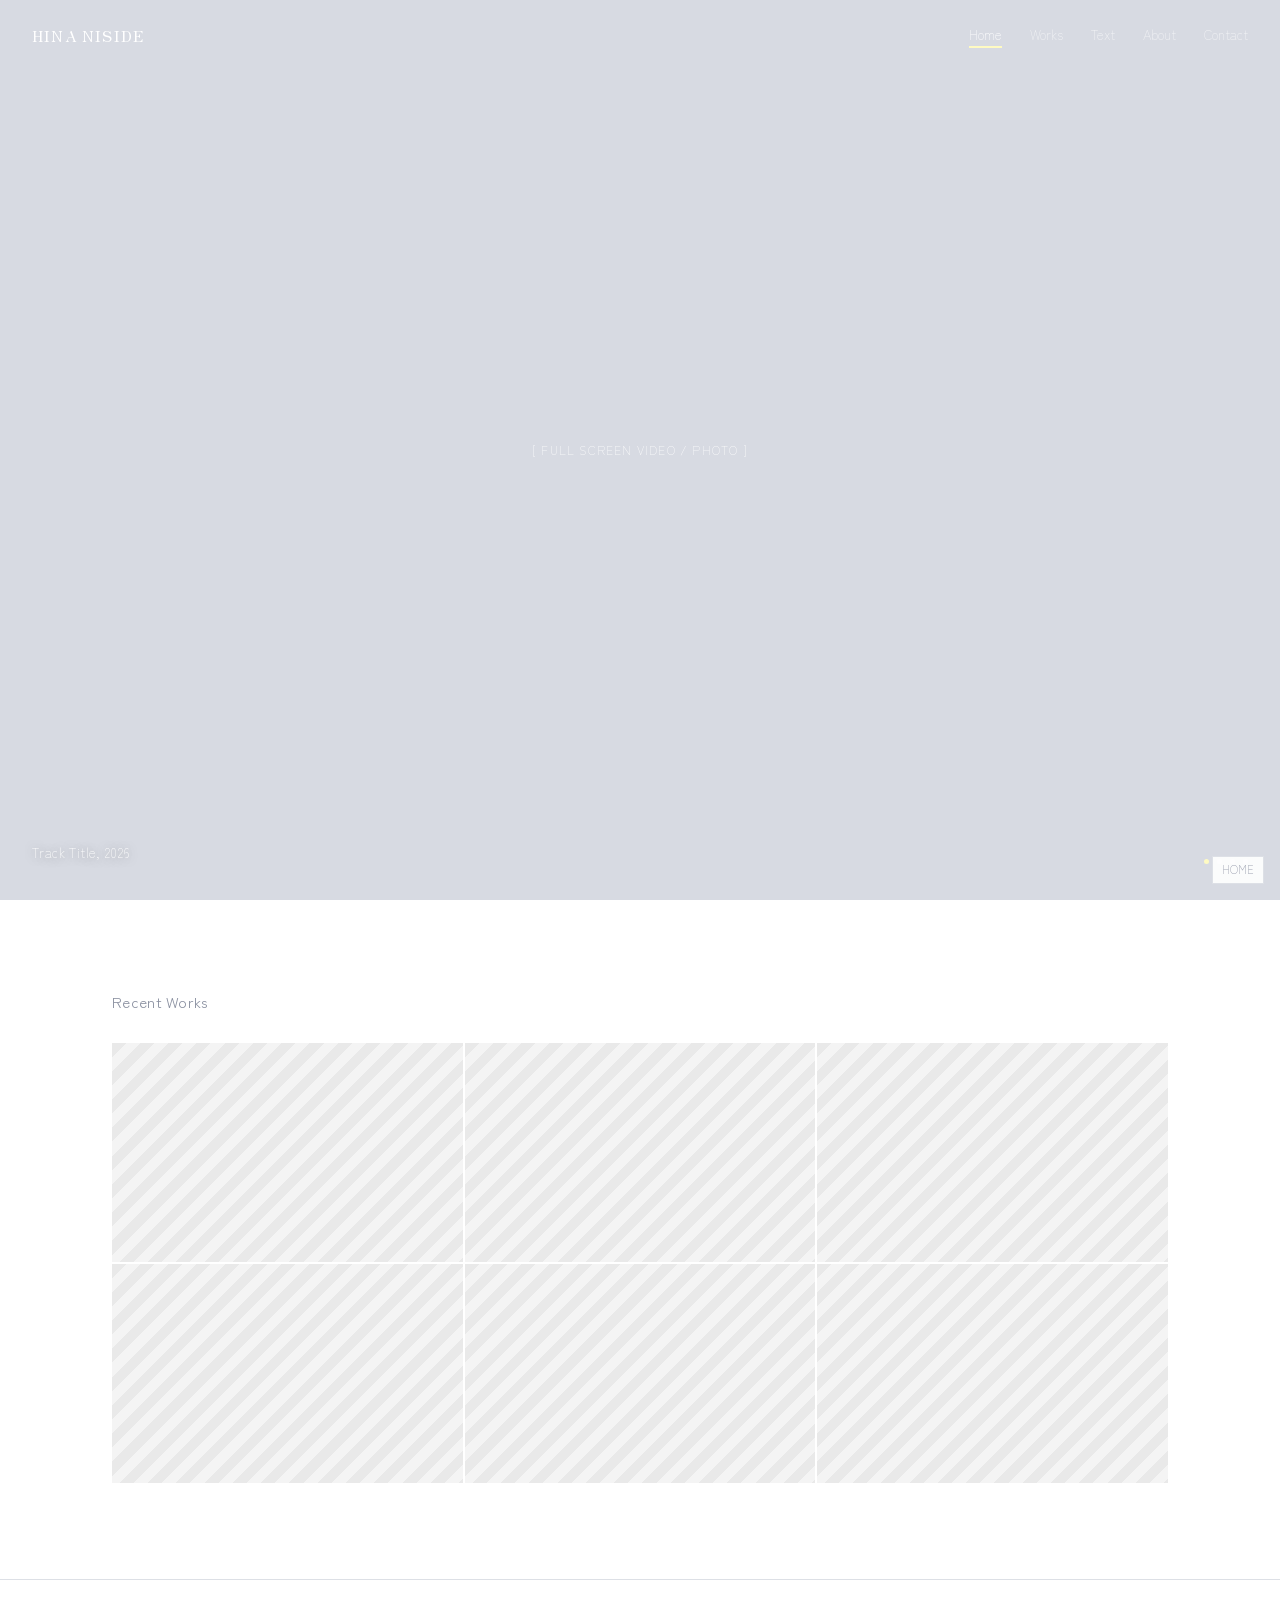
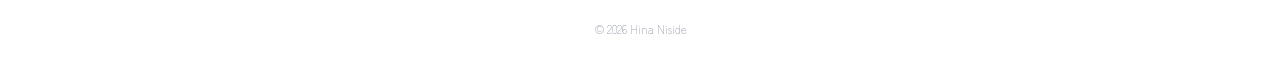
==== index.html @ 2008dc6f "0912" ====
<!DOCTYPE html>
<html lang="ja">
<head>
<meta charset="UTF-8">
<meta name="viewport" content="width=device-width, initial-scale=1">
<title>Home — Hina Niside</title>
<link rel="icon" href="./img/favicon_3.jpg" type="image/x-icon">
<link rel="preconnect" href="https://fonts.googleapis.com">
<link rel="preconnect" href="https://fonts.gstatic.com" crossorigin>
<link href="https://fonts.googleapis.com/css2?family=Zen+Old+Mincho:wght@400;500&family=Zen+Kaku+Gothic+New:wght@300;400;500&display=swap" rel="stylesheet">
<style>
  :root{
    --ink:#42495c; --paper:#ffffff; --line:#dde0e6; --muted:#8a90a0; --note:#b9761f;
    --accent:#fefac2;
    --ph:repeating-linear-gradient(135deg,#e9e9e9,#e9e9e9 10px,#f4f4f4 10px,#f4f4f4 20px);
  }
  * {
    box-sizing:border-box;
    margin:0;
    padding:0;
  }

  body {
    background:var(--paper);
    color:var(--ink);
    font-family:'Zen Kaku Gothic New',sans-serif;
    font-weight:300;
    line-height:1.8;
  }

  .serif {
    font-family:'Zen Old Mincho', serif;
    font-weight:500;
  }

  a {
    /* color:inherit; */
    color: #fff;
  }
  
  .note {
    display:inline-block;
    font-size:12px;
    color:var(--note);
    border:1px dashed var(--note);
    padding:3px 10px;
    margin:18px 32px 0;
    background:#fffaf2;
  }

  .pagetag {
    position:fixed;
    bottom:16px;
    right:16px;
    font-size:11px;
    color:var(--muted);
    border:1px solid var(--line);
    padding:3px 9px;
    background:rgba(255,255,255,.9);
    z-index:30;
  }

  header {
    position:fixed;
    top:0; left:0; right:0;
    z-index:20;
    display:flex;
    align-items:center;
    justify-content:space-between;
    padding:22px 32px;
    /* mix-blend-mode:difference; */
    color:#fff;
  }
  header .logo{font-size:15px; letter-spacing:.08em; text-decoration:none;}
  header nav{display:flex; gap:28px; font-size:13px;}
  header nav a{text-decoration:none; opacity:.7;}
  header nav a.active{opacity:1; border-bottom:2px solid var(--accent);}
  header nav a:hover{opacity:1; border-bottom:2px solid var(--accent);}

  .wrap{max-width:1120px; margin:0 auto; padding:0 32px;}

  footer {
    padding:40px 32px;
    text-align:center;
    font-size:11px;
    color:var(--muted);
    border-top:1px solid var(--line);
  }

  @media (max-width:760px){ header nav{gap:16px; font-size:11px;} }

  /* HERO SLIDESHOW : full-screen, auto-transitioning */
  #hero {
    position:relative;
    height:100vh;
    min-height:640px;
    overflow:hidden;
    background:var(--ink);
  }

  #hero .slide {
    position:absolute;
    inset:0;
    /* 빗금무늬 */
    /* background:var(--ph); */
    /* background-image: url(...) */
    background-color: #d7dae2;
    opacity:0;
    transition:opacity 1.4s ease;
  }

  #hero .slide.on {
    opacity:1;
  }

  #hero .slide:nth-child(2) {
    filter:brightness(.9) hue-rotate(8deg);
  }
  
  #hero .slide:nth-child(3) { 
    filter:brightness(.96) hue-rotate(-6deg);
  }

  #hero .slide:nth-child(4) {
    filter:brightness(.93);
  }

  #hero .overlay {
    position:absolute;
    left:32px;
    right:32px;
    bottom:36px;
    z-index:2;
    display:flex;
    justify-content:space-between;
    align-items:flex-end;
    color:#fff;
  }

  #hero .overlay .cap {
    font-size:13px;
    letter-spacing:.03em;
    text-shadow:0 1px 8px rgba(88, 88, 88, 0.5);
  }

  #hero .dots {
    display:flex; gap:8px;
  }

  #hero .dots span{ 
    width:5px;
    height:5px;
    border-radius:50%;
    background:rgba(255,255,255,.4);
    transition:background .3s
  }

  #hero .dots span.on {
    background:var(--accent);
  }
  #hero .phlabel {
    position:absolute;
    top:50%;
    left:50%;
    transform:translate(-50%,-50%);
    z-index:1;
    font-size:12px;
    color:rgba(255, 255, 255, 0.947);
    letter-spacing:.1em;
  }

  #archive {
    padding:88px 0 96px;
  }
  #archive h2 {
    font-size:15px;
    color:var(--muted);
    font-weight:400;
    margin-bottom:28px;
    letter-spacing:.02em;
  }

  .g { 
    display: grid;
    grid-template-columns:repeat(3,1fr);
    gap:2px;
  }

  .g .cell {
    aspect-ratio:16/10;
    background:var(--ph);
    position:relative;
    overflow:hidden;
    transition:box-shadow .2s;
  }

  .g .cell:hover {
    box-shadow:inset 0 0 0 2px var(--accent);
  }

  .g .cell .cap {
    position:absolute;
    left:0; right:0; bottom:0; padding:16px;
    background:linear-gradient(transparent, rgba(66, 73, 92, 0.7));
    color:#fff;
    opacity:0;
    transition:opacity .3s; 
    font-size:13px;
  }

  .g .cell:hover .cap {
    opacity:1;
  }

  @media (max-width:760px){ .g{grid-template-columns:1fr;} }

</style>
</head>
<body>
<span class="pagetag">HOME</span>
<header>
  <a class="logo serif" href="index.html">HINA NISIDE</a>
  <nav>
    <a href="index.html" class="active">Home</a>
    <a href="works.html" class="">Works</a>
    <a href="text.html" class="">Text</a>
    <a href="about.html" class="">About</a>
    <a href="contact.html" class="">Contact</a>
  </nav>
</header>

<!-- <div class="note">01 · HOME — Full-screen visual auto-transitions every few seconds, like Hamada's site. Each frame will hold a track's video/image; scrolling down leads into the archive.</div> -->

<section id="hero">
  <div class="slide on"></div>
  <div class="slide"></div>
  <div class="slide"></div>
  <div class="slide"></div>
  <div class="phlabel">[ FULL SCREEN VIDEO / PHOTO ]</div>
  <div class="overlay">
    <div class="cap" id="heroCap">Track Title, 2026</div>
    <div class="dots">
      <span class="on"></span><span></span><span></span><span></span>
    </div>
  </div>
</section>

<section id="archive">
  <div class="wrap">
    <h2>Recent Works</h2>
    <div class="g">
      <div class="cell"><div class="cap">Track Title, 2026</div></div>
      <div class="cell"><div class="cap">Track Title, 2025</div></div>
      <div class="cell"><div class="cap">Track Title, 2025</div></div>
      <div class="cell"><div class="cap">Track Title, 2024</div></div>
      <div class="cell"><div class="cap">Track Title, 2024</div></div>
      <div class="cell"><div class="cap">Track Title, 2023</div></div>
    </div>
  </div>
</section>

<footer>© 2026 Hina Niside</footer>

<script>
  const slides = document.querySelectorAll('#hero .slide');
  const dots = document.querySelectorAll('#hero .dots span');
  const titles = ['Track Title, 2026','Track Title, 2025','Track Title, 2025','Track Title, 2024'];
  const capEl = document.getElementById('heroCap');
  let i = 0;
  setInterval(() => {
    slides[i].classList.remove('on');
    dots[i].classList.remove('on');
    i = (i + 1) % slides.length;
    slides[i].classList.add('on');
    dots[i].classList.add('on');
    capEl.textContent = titles[i];
  }, 3800);
</script>
</body>
</html>
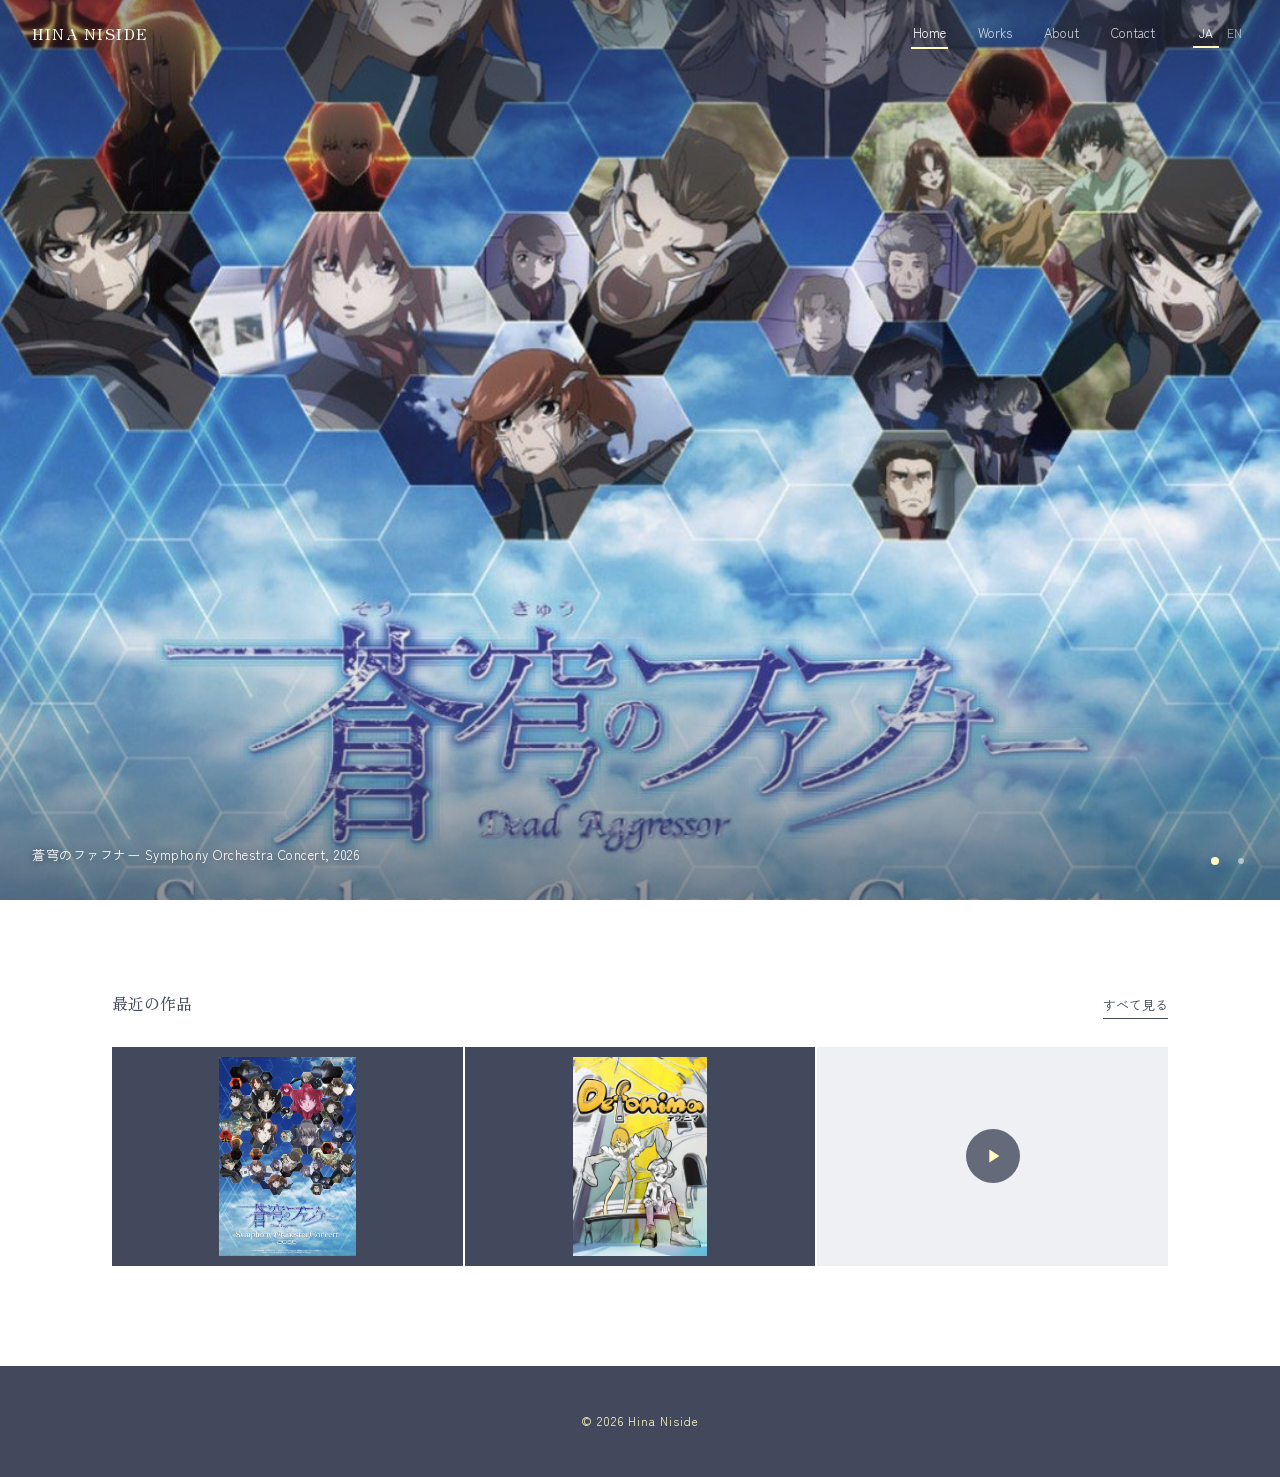
==== commit f128efcd: "1024" ====
--- a/index.html
+++ b/index.html
@@ -1,280 +1,93 @@
 <!DOCTYPE html>
-<html lang="ja">
+<html lang="ja" data-lang="ja">
 <head>
 <meta charset="UTF-8">
 <meta name="viewport" content="width=device-width, initial-scale=1">
-<title>Home — Hina Niside</title>
-<link rel="icon" href="./img/favicon_3.jpg" type="image/x-icon">
+<title data-ja="Hina Niside — 作曲家" data-en="Hina Niside — Composer">Hina Niside — 作曲家</title>
+<meta name="description" content="作曲家 Hina Niside（西出 妃那）のオフィシャルサイト。劇伴音楽・ポップス・クラシックを手がける。">
+<link rel="icon" href="img/favicon_3.jpg">
 <link rel="preconnect" href="https://fonts.googleapis.com">
 <link rel="preconnect" href="https://fonts.gstatic.com" crossorigin>
 <link href="https://fonts.googleapis.com/css2?family=Zen+Old+Mincho:wght@400;500&family=Zen+Kaku+Gothic+New:wght@300;400;500&display=swap" rel="stylesheet">
-<style>
-  :root{
-    --ink:#42495c; --paper:#ffffff; --line:#dde0e6; --muted:#8a90a0; --note:#b9761f;
-    --accent:#fefac2;
-    --ph:repeating-linear-gradient(135deg,#e9e9e9,#e9e9e9 10px,#f4f4f4 10px,#f4f4f4 20px);
-  }
-  * {
-    box-sizing:border-box;
-    margin:0;
-    padding:0;
-  }
+<link rel="stylesheet" href="css/style.css">
+<script>
+  /* decide the language before first paint: ?lang=en > saved choice > Japanese */
+  (function(){var l='ja',m=location.search.match(/[?&]lang=(ja|en)/);
+  try{if(m){l=m[1];}else{var s=localStorage.getItem('lang');if(s==='en'||s==='ja'){l=s;}}}catch(e){if(m){l=m[1];}}
+  document.documentElement.setAttribute('data-lang',l);document.documentElement.lang=l;})();
+</script>
+</head>
+<body class="home">
 
-  body {
-    background:var(--paper);
-    color:var(--ink);
-    font-family:'Zen Kaku Gothic New',sans-serif;
-    font-weight:300;
-    line-height:1.8;
-  }
-
-  .serif {
-    font-family:'Zen Old Mincho', serif;
-    font-weight:500;
-  }
-
-  a {
-    /* color:inherit; */
-    color: #fff;
-  }
-  
-  .note {
-    display:inline-block;
-    font-size:12px;
-    color:var(--note);
-    border:1px dashed var(--note);
-    padding:3px 10px;
-    margin:18px 32px 0;
-    background:#fffaf2;
-  }
-
-  .pagetag {
-    position:fixed;
-    bottom:16px;
-    right:16px;
-    font-size:11px;
-    color:var(--muted);
-    border:1px solid var(--line);
-    padding:3px 9px;
-    background:rgba(255,255,255,.9);
-    z-index:30;
-  }
-
-  header {
-    position:fixed;
-    top:0; left:0; right:0;
-    z-index:20;
-    display:flex;
-    align-items:center;
-    justify-content:space-between;
-    padding:22px 32px;
-    /* mix-blend-mode:difference; */
-    color:#fff;
-  }
-  header .logo{font-size:15px; letter-spacing:.08em; text-decoration:none;}
-  header nav{display:flex; gap:28px; font-size:13px;}
-  header nav a{text-decoration:none; opacity:.7;}
-  header nav a.active{opacity:1; border-bottom:2px solid var(--accent);}
-  header nav a:hover{opacity:1; border-bottom:2px solid var(--accent);}
-
-  .wrap{max-width:1120px; margin:0 auto; padding:0 32px;}
-
-  footer {
-    padding:40px 32px;
-    text-align:center;
-    font-size:11px;
-    color:var(--muted);
-    border-top:1px solid var(--line);
-  }
-
-  @media (max-width:760px){ header nav{gap:16px; font-size:11px;} }
-
-  /* HERO SLIDESHOW : full-screen, auto-transitioning */
-  #hero {
-    position:relative;
-    height:100vh;
-    min-height:640px;
-    overflow:hidden;
-    background:var(--ink);
-  }
-
-  #hero .slide {
-    position:absolute;
-    inset:0;
-    /* 빗금무늬 */
-    /* background:var(--ph); */
-    /* background-image: url(...) */
-    background-color: #d7dae2;
-    opacity:0;
-    transition:opacity 1.4s ease;
-  }
-
-  #hero .slide.on {
-    opacity:1;
-  }
-
-  #hero .slide:nth-child(2) {
-    filter:brightness(.9) hue-rotate(8deg);
-  }
-  
-  #hero .slide:nth-child(3) { 
-    filter:brightness(.96) hue-rotate(-6deg);
-  }
-
-  #hero .slide:nth-child(4) {
-    filter:brightness(.93);
-  }
-
-  #hero .overlay {
-    position:absolute;
-    left:32px;
-    right:32px;
-    bottom:36px;
-    z-index:2;
-    display:flex;
-    justify-content:space-between;
-    align-items:flex-end;
-    color:#fff;
-  }
-
-  #hero .overlay .cap {
-    font-size:13px;
-    letter-spacing:.03em;
-    text-shadow:0 1px 8px rgba(88, 88, 88, 0.5);
-  }
-
-  #hero .dots {
-    display:flex; gap:8px;
-  }
-
-  #hero .dots span{ 
-    width:5px;
-    height:5px;
-    border-radius:50%;
-    background:rgba(255,255,255,.4);
-    transition:background .3s
-  }
-
-  #hero .dots span.on {
-    background:var(--accent);
-  }
-  #hero .phlabel {
-    position:absolute;
-    top:50%;
-    left:50%;
-    transform:translate(-50%,-50%);
-    z-index:1;
-    font-size:12px;
-    color:rgba(255, 255, 255, 0.947);
-    letter-spacing:.1em;
-  }
-
-  #archive {
-    padding:88px 0 96px;
-  }
-  #archive h2 {
-    font-size:15px;
-    color:var(--muted);
-    font-weight:400;
-    margin-bottom:28px;
-    letter-spacing:.02em;
-  }
-
-  .g { 
-    display: grid;
-    grid-template-columns:repeat(3,1fr);
-    gap:2px;
-  }
-
-  .g .cell {
-    aspect-ratio:16/10;
-    background:var(--ph);
-    position:relative;
-    overflow:hidden;
-    transition:box-shadow .2s;
-  }
-
-  .g .cell:hover {
-    box-shadow:inset 0 0 0 2px var(--accent);
-  }
-
-  .g .cell .cap {
-    position:absolute;
-    left:0; right:0; bottom:0; padding:16px;
-    background:linear-gradient(transparent, rgba(66, 73, 92, 0.7));
-    color:#fff;
-    opacity:0;
-    transition:opacity .3s; 
-    font-size:13px;
-  }
-
-  .g .cell:hover .cap {
-    opacity:1;
-  }
-
-  @media (max-width:760px){ .g{grid-template-columns:1fr;} }
-
-</style>
-</head>
-<body>
-<span class="pagetag">HOME</span>
 <header>
   <a class="logo serif" href="index.html">HINA NISIDE</a>
-  <nav>
-    <a href="index.html" class="active">Home</a>
-    <a href="works.html" class="">Works</a>
-    <a href="text.html" class="">Text</a>
-    <a href="about.html" class="">About</a>
-    <a href="contact.html" class="">Contact</a>
-  </nav>
+  <div class="hd-right">
+    <nav aria-label="Main">
+      <a href="index.html" aria-current="page">Home</a>
+      <a href="works.html">Works</a>
+      <a href="about.html">About</a>
+      <a href="contact.html">Contact</a>
+    </nav>
+    <div class="lang" role="group" aria-label="Language">
+      <button type="button" data-set-lang="ja" aria-pressed="true">JA</button>
+      <button type="button" data-set-lang="en" aria-pressed="false">EN</button>
+    </div>
+  </div>
 </header>
 
-<!-- <div class="note">01 · HOME — Full-screen visual auto-transitions every few seconds, like Hamada's site. Each frame will hold a track's video/image; scrolling down leads into the archive.</div> -->
+<main>
+  <section id="hero" aria-label="Featured">
+    <h1 class="sr-only">Hina Niside — <span class="t-ja">作曲家</span><span class="t-en">Composer</span></h1>
 
-<section id="hero">
-  <div class="slide on"></div>
-  <div class="slide"></div>
-  <div class="slide"></div>
-  <div class="slide"></div>
-  <div class="phlabel">[ FULL SCREEN VIDEO / PHOTO ]</div>
-  <div class="overlay">
-    <div class="cap" id="heroCap">Track Title, 2026</div>
+    <!-- Full-screen images. object-position picks which part of the image stays in frame. -->
+    <div class="slide on">
+      <img class="cover" src="img/works/fafner.jpg" style="object-position:50% 78%"
+           data-alt-ja="蒼穹のファフナー Symphony Orchestra Concert 2026 キービジュアル"
+           data-alt-en="Key visual: Fafner in the Azure Symphony Orchestra Concert 2026"
+           alt="蒼穹のファフナー Symphony Orchestra Concert 2026 キービジュアル">
+      <p class="cap">蒼穹のファフナー Symphony Orchestra Concert, 2026</p>
+    </div>
+    <div class="slide">
+      <img class="cover" src="img/works/defonima.jpg" style="object-position:50% 14%"
+           data-alt-ja="デフォニマ キービジュアル" data-alt-en="Defonima key visual"
+           alt="デフォニマ キービジュアル">
+      <p class="cap">Defonima / デフォニマ</p>
+    </div>
+
     <div class="dots">
-      <span class="on"></span><span></span><span></span><span></span>
+      <button type="button" aria-label="Slide 1" aria-current="true"></button>
+      <button type="button" aria-label="Slide 2" aria-current="false"></button>
     </div>
-  </div>
-</section>
+  </section>
 
-<section id="archive">
-  <div class="wrap">
-    <h2>Recent Works</h2>
-    <div class="g">
-      <div class="cell"><div class="cap">Track Title, 2026</div></div>
-      <div class="cell"><div class="cap">Track Title, 2025</div></div>
-      <div class="cell"><div class="cap">Track Title, 2025</div></div>
-      <div class="cell"><div class="cap">Track Title, 2024</div></div>
-      <div class="cell"><div class="cap">Track Title, 2024</div></div>
-      <div class="cell"><div class="cap">Track Title, 2023</div></div>
+  <section id="recent">
+    <div class="wrap">
+      <div class="head">
+        <h2 class="serif"><span class="t-ja">最近の作品</span><span class="t-en">Recent Works</span></h2>
+        <a class="more" href="works.html"><span class="t-ja">すべて見る</span><span class="t-en">View all</span></a>
+      </div>
+      <div class="g">
+        <button class="cell poster" type="button" data-img="img/works/fafner.jpg">
+          <img src="img/works/fafner.jpg" loading="lazy"
+               data-alt-ja="蒼穹のファフナー Symphony Orchestra Concert 2026" data-alt-en="Fafner in the Azure Symphony Orchestra Concert 2026" alt="蒼穹のファフナー Symphony Orchestra Concert 2026">
+          <span class="cap">蒼穹のファフナー Symphony Orchestra Concert 2026</span>
+        </button>
+        <button class="cell poster" type="button" data-img="img/works/defonima.jpg">
+          <img src="img/works/defonima.jpg" loading="lazy"
+               data-alt-ja="デフォニマ" data-alt-en="Defonima" alt="デフォニマ">
+          <span class="cap">Defonima / デフォニマ</span>
+        </button>
+        <button class="cell yt" type="button" data-yt="ErIuyZueXoM" data-start="1800">
+          <img src="https://i.ytimg.com/vi/ErIuyZueXoM/hqdefault.jpg" loading="lazy" alt="">
+          <span class="cap"><span class="t-ja">クラシック作品 01</span><span class="t-en">Classical work 01</span></span>
+        </button>
+      </div>
     </div>
-  </div>
-</section>
+  </section>
+</main>
 
 <footer>© 2026 Hina Niside</footer>
 
-<script>
-  const slides = document.querySelectorAll('#hero .slide');
-  const dots = document.querySelectorAll('#hero .dots span');
-  const titles = ['Track Title, 2026','Track Title, 2025','Track Title, 2025','Track Title, 2024'];
-  const capEl = document.getElementById('heroCap');
-  let i = 0;
-  setInterval(() => {
-    slides[i].classList.remove('on');
-    dots[i].classList.remove('on');
-    i = (i + 1) % slides.length;
-    slides[i].classList.add('on');
-    dots[i].classList.add('on');
-    capEl.textContent = titles[i];
-  }, 3800);
-</script>
+<script src="js/main.js"></script>
 </body>
 </html>
--- a/css/style.css
+++ b/css/style.css
@@ -0,0 +1,411 @@
+/* ==========================================================
+   Hina Niside — shared stylesheet
+   Colors: navy #42495c (ink) / cream #fefac2 (accent)
+   Hover motion: all hover transitions use --ease and 0.6–1.4s,
+   so things open slowly instead of snapping. Change --ease or
+   the durations below to tune the feel.
+   ========================================================== */
+:root{
+  --ink:#42495c;
+  --paper:#ffffff;
+  --line:#dde0e6;
+  --muted:#6b7285;
+  --accent:#fefac2;
+  --tint:#eef0f4;
+  --req:#9a5b12;
+  --ease:cubic-bezier(.45,.05,.25,1);   /* soft start, soft stop */
+}
+*{box-sizing:border-box;margin:0;padding:0;}
+html{scroll-behavior:smooth;}
+body{
+  background:var(--paper); color:var(--ink);
+  font-family:'Zen Kaku Gothic New',sans-serif; font-weight:400;
+  line-height:1.9;
+}
+.serif{font-family:'Zen Old Mincho',serif; font-weight:500;}
+a{color:inherit;}
+img{max-width:100%;}
+:focus-visible{outline:2px solid var(--ink); outline-offset:3px;}
+body.home header :focus-visible,
+.lb :focus-visible{outline-color:var(--accent);}
+.sr-only{position:absolute;width:1px;height:1px;overflow:hidden;clip:rect(0 0 0 0);white-space:nowrap;}
+
+/* ---- language switch: both languages live in the HTML ---- */
+html[data-lang="ja"] .t-en{display:none !important;}
+html[data-lang="en"] .t-ja{display:none !important;}
+
+.wrap{max-width:1120px; margin:0 auto; padding:0 32px;}
+
+/* ---- header ---- */
+header{
+  position:fixed; top:0; left:0; right:0; z-index:20;
+  display:flex; align-items:center; justify-content:space-between; gap:24px;
+  padding:20px 32px;
+  background:rgba(255,255,255,.94);
+  -webkit-backdrop-filter:blur(6px); backdrop-filter:blur(6px);
+}
+header .logo{
+  font-size:15px; letter-spacing:.1em; text-decoration:none;
+  transition:opacity .8s var(--ease);
+}
+header .logo:hover{opacity:.6;}
+.hd-right{display:flex; align-items:center; gap:36px;}
+header nav{display:flex; gap:28px; font-size:13px;}
+
+/* nav links + language buttons: a marker sweeps in from the left */
+header nav a,
+.lang button{
+  background-image:linear-gradient(var(--accent),var(--accent));
+  background-repeat:no-repeat; background-position:0 100%; background-size:0 42%;
+  transition:opacity .8s var(--ease), background-size .9s var(--ease);
+}
+header nav a{text-decoration:none; padding:1px 2px; opacity:.78;}
+header nav a:hover,
+header nav a[aria-current="page"]{opacity:1; background-size:100% 42%;}
+.lang{display:flex; gap:2px; font-size:12px; letter-spacing:.08em;}
+.lang button{
+  border:0; font:inherit; color:inherit; cursor:pointer;
+  padding:2px 6px; opacity:.6; background-color:transparent;
+}
+.lang button:hover{opacity:1;}
+.lang button[aria-pressed="true"]{opacity:1; background-size:100% 42%;}
+
+/* header floats over the full-screen hero on the home page: thin underline instead */
+body.home header{
+  background:none; color:#fff;
+  -webkit-backdrop-filter:none; backdrop-filter:none;
+  text-shadow:0 1px 10px rgba(20,24,40,.35);
+}
+body.home header nav a,
+body.home .lang button{padding-bottom:3px; background-size:0 2px;}
+body.home header nav a:hover,
+body.home header nav a[aria-current="page"],
+body.home .lang button[aria-pressed="true"]{background-size:100% 2px;}
+
+/* once the home page scrolls past the hero, the header turns solid white again */
+header{transition:background-color .8s var(--ease), color .8s var(--ease);}
+body.home.past-hero header{
+  background:rgba(255,255,255,.94); color:var(--ink); text-shadow:none;
+  -webkit-backdrop-filter:blur(6px); backdrop-filter:blur(6px);
+}
+body.home.past-hero header nav a,
+body.home.past-hero .lang button{padding-bottom:1px; background-size:0 42%;}
+body.home.past-hero header nav a:hover,
+body.home.past-hero header nav a[aria-current="page"],
+body.home.past-hero .lang button[aria-pressed="true"]{background-size:100% 42%;}
+body.home.past-hero header :focus-visible{outline-color:var(--ink);}
+
+/* ---- headings ---- */
+h1.page-title, h2.sec-title{
+  font-size:22px; line-height:1.5; font-weight:500; margin-bottom:32px;
+}
+h1.page-title span.hl, h2.sec-title span.hl{
+  background:linear-gradient(transparent 62%, var(--accent) 62%);
+  padding:0 .15em;
+}
+
+/* ---- HERO (home): full-screen images ---- */
+#hero{
+  position:relative; height:100vh; height:100svh; min-height:560px;
+  overflow:hidden; background:var(--ink); color:#fff;
+}
+#hero .slide{
+  position:absolute; inset:0; z-index:1; opacity:0; visibility:hidden;
+  transition:opacity 1.6s var(--ease), visibility 0s linear 1.6s;
+}
+#hero .slide.on{
+  opacity:1; visibility:visible;
+  transition:opacity 1.6s var(--ease);
+}
+#hero .slide img.cover{
+  position:absolute; inset:0; width:100%; height:100%;
+  object-fit:cover; max-width:none;
+}
+/* soft shade top + bottom so the white header/caption stay readable */
+#hero .slide::after{
+  content:""; position:absolute; inset:0; z-index:1; pointer-events:none;
+  background:
+    linear-gradient(rgba(30,34,48,.42), rgba(30,34,48,0) 24%),
+    linear-gradient(rgba(30,34,48,0) 68%, rgba(30,34,48,.5));
+}
+#hero .cap{
+  position:absolute; left:32px; bottom:34px; right:140px; z-index:2;
+  font-size:13px; letter-spacing:.04em; line-height:1.7;
+  text-shadow:0 1px 8px rgba(20,24,40,.6);
+}
+#hero .dots{
+  position:absolute; right:26px; bottom:26px; z-index:3; display:flex;
+}
+#hero .dots button{
+  width:26px; height:26px; border:0; background:none; cursor:pointer;
+  display:flex; align-items:center; justify-content:center;
+}
+#hero .dots button::before{
+  content:""; width:6px; height:6px; border-radius:50%;
+  background:rgba(255,255,255,.5);
+  transition:background-color .8s var(--ease), transform .8s var(--ease);
+}
+#hero .dots button:hover::before{background:#fff;}
+#hero .dots button[aria-current="true"]::before{background:var(--accent); transform:scale(1.35);}
+
+/* ---- work grid (home + works) ---- */
+.g{display:grid; grid-template-columns:repeat(3,1fr); gap:2px;}
+.cell{
+  display:block; position:relative; width:100%; aspect-ratio:16/10;
+  border:0; padding:0; background:var(--tint); overflow:hidden;
+  cursor:pointer; font:inherit; color:inherit; text-align:left;
+}
+.cell img{
+  position:absolute; inset:0; width:100%; height:100%; object-fit:cover;
+  transition:transform 1.4s var(--ease);
+}
+.cell.poster{background:var(--ink);}
+.cell.poster img{object-fit:contain; padding:10px 0;}
+.cell.yt img{transform:scale(1.14);}
+.cell:hover img,.cell:focus-visible img{transform:scale(1.045);}
+.cell.yt:hover img,.cell.yt:focus-visible img{transform:scale(1.19);}
+/* cream frame draws in slowly */
+.cell::after{
+  content:""; position:absolute; inset:0; pointer-events:none;
+  box-shadow:inset 0 0 0 0 var(--accent);
+  transition:box-shadow .9s var(--ease);
+}
+.cell:hover::after,.cell:focus-visible::after{box-shadow:inset 0 0 0 4px var(--accent);}
+/* caption fades up */
+.cell .cap{
+  position:absolute; left:0; right:0; bottom:0; z-index:2;
+  padding:36px 16px 14px; font-size:13px; line-height:1.6; color:#fff;
+  background:linear-gradient(transparent, rgba(66,73,92,.82));
+  opacity:0; transform:translateY(10px);
+  transition:opacity .9s var(--ease), transform .9s var(--ease);
+}
+.cell:hover .cap,.cell:focus-visible .cap{opacity:1; transform:none;}
+@media (hover:none){ .cell .cap{opacity:1; transform:none;} }
+.cell.yt::before{
+  content:""; position:absolute; left:50%; top:50%; z-index:2;
+  width:54px; height:54px; margin:-27px 0 0 -27px; border-radius:50%;
+  background:
+    url("data:image/svg+xml,%3Csvg xmlns='http://www.w3.org/2000/svg' viewBox='0 0 24 24'%3E%3Cpath fill='%23fefac2' d='M8 5v14l11-7z'/%3E%3C/svg%3E") center/22px no-repeat,
+    rgba(66,73,92,.8);
+  transition:transform 1s var(--ease);
+}
+.cell.yt:hover::before,.cell.yt:focus-visible::before{transform:scale(1.1);}
+
+/* ---- home: recent works ---- */
+#recent{padding:88px 0 100px;}
+#recent .head{display:flex; align-items:baseline; justify-content:space-between; margin-bottom:28px;}
+#recent h2{font-size:16px; font-weight:500; margin:0;}
+#recent .more{
+  font-size:13px; text-decoration:none; border-bottom:1px solid var(--ink);
+  background-image:linear-gradient(var(--accent),var(--accent));
+  background-repeat:no-repeat; background-position:0 100%; background-size:0 100%;
+  transition:background-size .9s var(--ease);
+}
+#recent .more:hover{background-size:100% 100%;}
+
+/* ---- works page ---- */
+#works{padding:132px 0 80px;}
+#scores{padding:0 0 110px;}
+
+/* ---- text rows (works/about) ---- */
+.rows{margin-bottom:56px;}
+.row{
+  display:grid; grid-template-columns:150px 1fr; gap:24px;
+  padding:18px 0; border-top:1px solid var(--line); font-size:14.5px;
+}
+.row:last-child{border-bottom:1px solid var(--line);}
+.row .k{color:var(--muted); font-size:13px;}
+.row .v small{display:block; color:var(--muted); font-size:12.5px;}
+
+/* ---- about ---- */
+#about .wrap{
+  padding-top:132px; padding-bottom:110px;
+  display:grid; grid-template-columns:0.8fr 1.2fr; gap:84px; align-items:start;
+}
+#about .portrait{position:relative; aspect-ratio:3/4; position:sticky; top:104px;}
+#about .portrait::before{
+  content:""; position:absolute; inset:18px -18px -18px 18px; background:var(--accent);
+}
+#about .portrait img{
+  position:relative; width:100%; height:100%; object-fit:cover; object-position:center 22%; display:block;
+}
+#about p{font-size:15px; max-width:40em; margin-bottom:18px;}
+#about h2.sec-title.sub{font-size:16px; margin:48px 0 18px;}
+.pill-list{list-style:none; display:flex; flex-wrap:wrap; gap:8px; margin-bottom:8px;}
+.pill-list li{
+  border:1px solid var(--ink); padding:2px 14px; font-size:13.5px; border-radius:999px;
+}
+.pill-list.soft li{border-color:var(--line); background:var(--tint);}
+.note-line{font-size:13px; color:var(--muted); margin:6px 0 0;}
+
+/* ---- contact ---- */
+#contact .wrap{padding-top:132px; padding-bottom:120px; max-width:720px;}
+#contact .intro{font-size:14.5px; color:var(--muted); margin:-12px 0 44px;}
+form{display:flex; flex-direction:column; gap:26px;}
+.field{display:flex; flex-direction:column; gap:6px;}
+.field label{font-size:13px;}
+.field label .req{color:var(--req); margin-left:4px;}
+.field input,.field textarea,.field select{
+  border:0; border-bottom:1px solid var(--line); background-color:transparent; border-radius:0;
+  font-family:inherit; font-size:15px; padding:8px 2px; color:var(--ink); outline:none;
+  -webkit-appearance:none; appearance:none;
+  transition:border-color .8s var(--ease), background-color .8s var(--ease);
+}
+.field select{
+  background-image:url("data:image/svg+xml,%3Csvg xmlns='http://www.w3.org/2000/svg' width='12' height='8' viewBox='0 0 12 8'%3E%3Cpath d='M1 1l5 5 5-5' fill='none' stroke='%2342495c' stroke-width='1.5'/%3E%3C/svg%3E");
+  background-repeat:no-repeat; background-position:right 4px center; padding-right:24px;
+}
+.field input:hover,.field textarea:hover,.field select:hover{border-bottom-color:#b4b9c6;}
+.field input:focus,.field textarea:focus,.field select:focus{border-bottom-color:var(--ink); background-color:rgba(254,250,194,.35);}
+.field textarea{resize:vertical; min-height:130px; line-height:1.8;}
+.row2{display:grid; grid-template-columns:1fr 1fr; gap:24px;}
+.hp{position:absolute; left:-9999px; width:1px; height:1px; overflow:hidden;}
+.submit-btn{
+  margin-top:8px; width:fit-content; cursor:pointer;
+  border:1px solid var(--ink); background:var(--ink); color:var(--accent);
+  font-family:inherit; font-size:14px; letter-spacing:.08em; padding:14px 40px;
+  transition:background-color .9s var(--ease), color .9s var(--ease);
+}
+.submit-btn:hover{background:var(--accent); color:var(--ink);}
+.submit-btn:disabled{opacity:.5; cursor:default;}
+.form-msg{font-size:14px; padding:14px 16px; background:var(--tint); border-left:4px solid var(--ink);}
+.form-msg[hidden]{display:none;}
+.form-msg.ok{background:var(--accent);}
+
+/* ---- footer ---- */
+footer{
+  background:var(--ink); color:var(--accent);
+  padding:44px 32px; text-align:center; font-size:12px; letter-spacing:.08em;
+}
+
+/* ---- lightbox (fades in/out) ---- */
+.lb{
+  position:fixed; inset:0; z-index:100; display:flex; align-items:center; justify-content:center;
+  background:rgba(30,34,48,.93); padding:56px 24px 24px;
+  opacity:0; visibility:hidden;
+  transition:opacity .7s var(--ease), visibility 0s linear .7s;
+}
+.lb.open{opacity:1; visibility:visible; transition:opacity .7s var(--ease);}
+.lb-body{width:min(960px,100%); text-align:center; color:#fff;}
+.lb-body iframe{width:100%; aspect-ratio:16/9; border:0; background:#000; display:block;}
+.lb-body img{max-width:100%; max-height:80vh; display:block; margin:0 auto;}
+.lb-body .ext{
+  display:inline-block; margin-top:14px; font-size:13px; color:var(--accent);
+  opacity:.85; transition:opacity .8s var(--ease);
+}
+.lb-body .ext:hover{opacity:1;}
+.lb-body .hint{margin-top:14px; font-size:12.5px; opacity:.75;}
+.lb-close{
+  position:absolute; top:10px; right:14px; background:none; border:0; color:#fff;
+  font-size:34px; line-height:1; padding:8px 12px; cursor:pointer;
+  opacity:.8; transition:opacity .8s var(--ease);
+}
+.lb-close:hover{opacity:1;}
+
+/* ---- responsive ---- */
+@media (max-width:900px){
+  .g{grid-template-columns:repeat(2,1fr);}
+  #about .wrap{grid-template-columns:1fr; gap:56px;}
+  #about .portrait{position:relative; top:0; max-width:380px; margin-right:18px;}
+}
+@media (max-width:760px){
+  header{flex-wrap:wrap; padding:14px 20px 10px; gap:4px 0;}
+  .hd-right{display:contents;}
+  header .logo{order:1;}
+  .lang{order:2;}
+  header nav{order:3; width:100%; gap:22px; font-size:12.5px; padding-top:2px;}
+  .wrap{padding:0 20px;}
+  #hero .cap{left:20px; right:110px; bottom:28px;}
+  #hero .dots{right:14px; bottom:20px;}
+  #works,#about .wrap,#contact .wrap{padding-top:148px;}
+  #recent{padding:64px 0 72px;}
+  .g{grid-template-columns:1fr;}
+  .row{grid-template-columns:1fr; gap:2px;}
+  .row2{grid-template-columns:1fr;}
+}
+@media (prefers-reduced-motion:reduce){
+  html{scroll-behavior:auto;}
+  *,*::before,*::after{transition-duration:.01ms !important;}
+}
+
+/* ---- about: name line ---- */
+.who{font-size:20px !important; letter-spacing:.06em; margin:-12px 0 24px !important;}
+
+/* ---- listen: dropdown groups ---- */
+.acc{border-top:1px solid var(--line);}
+.acc:last-of-type{border-bottom:1px solid var(--line);}
+.acc-h{
+  width:100%; display:flex; align-items:center; gap:14px; padding:20px 12px; background:transparent; border:0; cursor:pointer;
+  font:inherit; font-size:15px; color:var(--ink); text-align:left;
+  transition:background-color .8s var(--ease);
+}
+.acc-h:hover{background:var(--tint);}
+.acc-h .an{flex:1; letter-spacing:.04em;}
+.acc-h em{font-style:normal; font-size:12px; color:var(--muted);}
+.acc-h i{
+  width:9px; height:9px; border-right:1.5px solid var(--ink); border-bottom:1.5px solid var(--ink);
+  transform:rotate(45deg) translate(-2px,-2px); transition:transform .8s var(--ease); margin-right:4px;
+}
+.acc.open .acc-h i{transform:rotate(225deg) translate(-2px,-2px);}
+.acc-b{display:grid; grid-template-rows:0fr; transition:grid-template-rows .9s var(--ease), opacity .7s var(--ease); opacity:0;}
+.acc.open .acc-b{grid-template-rows:1fr; opacity:1;}
+.acc-in{overflow:hidden; min-height:0;}
+.acc .track:first-child{border-top:1px solid var(--line);}
+.acc .track:last-child{border-bottom:0;}
+@media (prefers-reduced-motion:reduce){.acc-b,.acc-h i{transition:none;}}
+
+/* ---- listen / audio player (track list + waveform + sticky player) ---- */
+#listen{padding:0 0 130px;}
+#listen .grp-unused{font-size:13px; font-weight:500; color:var(--muted); margin:40px 0 10px; letter-spacing:.06em;}
+.tracks{list-style:none; margin:0; padding:0;}
+.track{
+  display:grid; grid-template-columns:44px minmax(150px,260px) 1fr 84px; align-items:center; gap:20px;
+  padding:14px 12px; border-top:1px solid var(--line); font-size:14.5px;
+  transition:background-color .8s var(--ease);
+}
+.track:last-child{border-bottom:1px solid var(--line);}
+.track:hover,.track.on{background:var(--tint);}
+.tp,.np-play{
+  width:38px; height:38px; border-radius:50%; border:1px solid var(--ink); background:transparent; cursor:pointer;
+  display:flex; align-items:center; justify-content:center; padding:0; color:var(--ink);
+  transition:background-color .8s var(--ease), transform .8s var(--ease);
+}
+.track:hover .tp,.track.on .tp{background:var(--accent);}
+.ic{width:0; height:0; border-left:9px solid currentColor; border-top:6px solid transparent; border-bottom:6px solid transparent; margin-left:3px;}
+.playing > .tp .ic, #np.playing .np-play .ic{width:11px; height:12px; border:0; margin:0; background:linear-gradient(90deg,currentColor 0 4px,transparent 4px 7px,currentColor 7px 11px);}
+.tt small{display:block; color:var(--muted); font-size:12px; margin-top:2px;}
+.tm{white-space:nowrap; color:var(--muted); font-size:12.5px; text-align:right; font-variant-numeric:tabular-nums;}
+.wf,.np-wf{
+  display:flex; align-items:center; gap:2px; height:38px; cursor:pointer; min-width:0;
+}
+.wf b,.np-wf b{
+  flex:1; min-width:1px; border-radius:1px; background:rgba(66,73,92,.28);
+  transition:background-color .35s var(--ease);
+}
+.wf b.p{background:var(--ink);}
+.track:hover .wf b:not(.p){background:rgba(66,73,92,.42);}
+
+#np{
+  position:fixed; left:0; right:0; bottom:0; z-index:40;
+  display:flex; align-items:center; gap:16px; padding:12px 28px;
+  background:var(--ink); color:var(--accent);
+  transform:translateY(110%); transition:transform 1s var(--ease);
+}
+#np.show{transform:none;}
+#np button{color:var(--accent); background:transparent; border:0; cursor:pointer; padding:6px; display:flex; opacity:.8; transition:opacity .6s var(--ease);}
+#np button:hover{opacity:1;}
+#np .np-play{border:1px solid var(--accent); width:40px; height:40px; padding:0;}
+#np.playing .np-play,#np .np-play:hover{background:var(--accent); color:var(--ink);}
+.np-title{flex:0 0 190px; font-size:13.5px; white-space:nowrap; overflow:hidden; text-overflow:ellipsis;}
+.np-wf{flex:1; height:30px;}
+.np-wf b{background:rgba(254,250,194,.28);}
+.np-wf b.p{background:var(--accent);}
+.np-time{font-size:12px; font-variant-numeric:tabular-nums; opacity:.8; min-width:84px; text-align:right;}
+body.has-np footer{padding-bottom:84px;}
+@media (max-width:760px){
+  .track{grid-template-columns:40px minmax(0,1fr) auto; gap:12px; padding:14px 0;}
+  .track .wf{grid-column:1 / -1; order:5; height:30px; width:100%; overflow:hidden;}
+  #np{padding:10px 14px; gap:8px; flex-wrap:wrap;}
+  .np-title{flex:1 1 0;} .np-time{min-width:0;} .np-wf{flex:1 0 100%; order:9; height:24px;}
+}
+@media (prefers-reduced-motion:reduce){#np{transition:none;}}
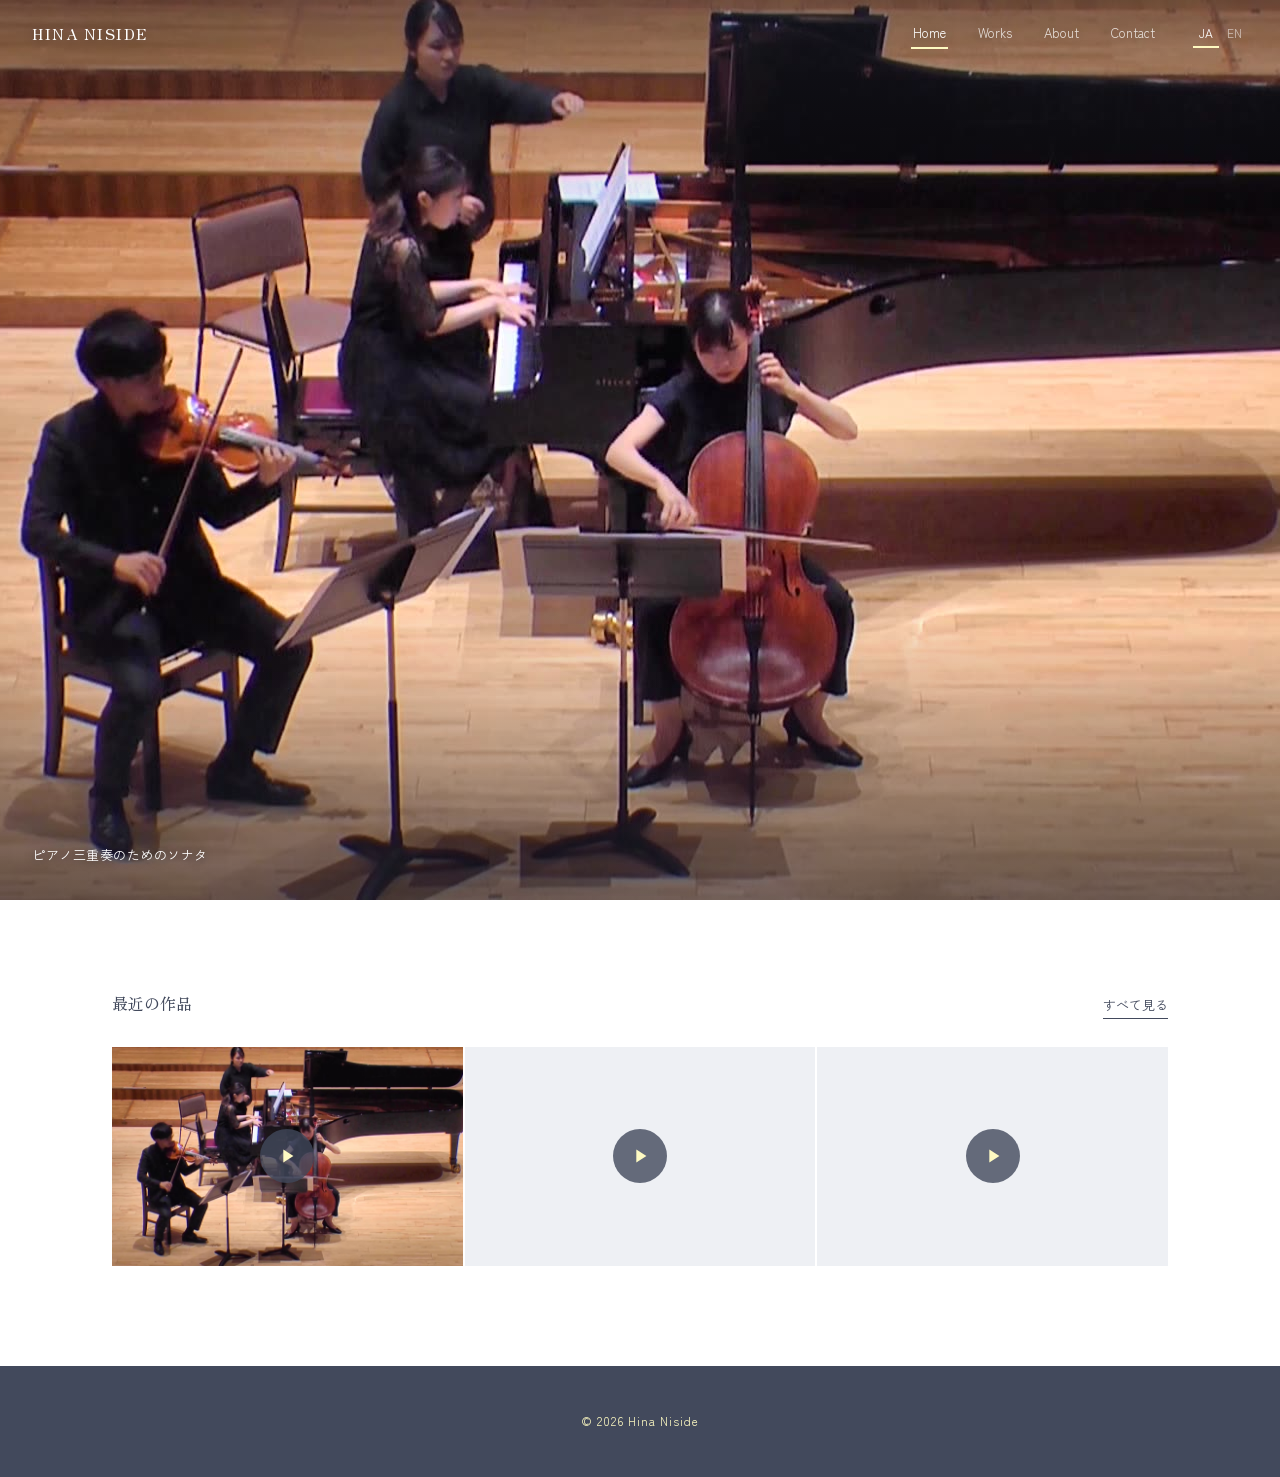
==== commit c225482b: "1024_ver" ====
--- a/index.html
+++ b/index.html
@@ -39,24 +39,10 @@
   <section id="hero" aria-label="Featured">
     <h1 class="sr-only">Hina Niside — <span class="t-ja">作曲家</span><span class="t-en">Composer</span></h1>
 
-    <!-- Full-screen images. object-position picks which part of the image stays in frame. -->
+    <!-- Full-screen muted looping video (clip from the Piano Trio Sonata). -->
     <div class="slide on">
-      <img class="cover" src="img/works/fafner.jpg" style="object-position:50% 78%"
-           data-alt-ja="蒼穹のファフナー Symphony Orchestra Concert 2026 キービジュアル"
-           data-alt-en="Key visual: Fafner in the Azure Symphony Orchestra Concert 2026"
-           alt="蒼穹のファフナー Symphony Orchestra Concert 2026 キービジュアル">
-      <p class="cap">蒼穹のファフナー Symphony Orchestra Concert, 2026</p>
-    </div>
-    <div class="slide">
-      <img class="cover" src="img/works/defonima.jpg" style="object-position:50% 14%"
-           data-alt-ja="デフォニマ キービジュアル" data-alt-en="Defonima key visual"
-           alt="デフォニマ キービジュアル">
-      <p class="cap">Defonima / デフォニマ</p>
-    </div>
-
-    <div class="dots">
-      <button type="button" aria-label="Slide 1" aria-current="true"></button>
-      <button type="button" aria-label="Slide 2" aria-current="false"></button>
+      <video class="cover" src="video/hero.mp4" poster="video/hero.jpg" autoplay muted loop playsinline preload="auto" aria-hidden="true"></video>
+      <p class="cap"><span class="t-ja">ピアノ三重奏のためのソナタ</span><span class="t-en">Sonata for Piano Trio</span></p>
     </div>
   </section>
 
@@ -67,19 +53,17 @@
         <a class="more" href="works.html"><span class="t-ja">すべて見る</span><span class="t-en">View all</span></a>
       </div>
       <div class="g">
-        <button class="cell poster" type="button" data-img="img/works/fafner.jpg">
-          <img src="img/works/fafner.jpg" loading="lazy"
-               data-alt-ja="蒼穹のファフナー Symphony Orchestra Concert 2026" data-alt-en="Fafner in the Azure Symphony Orchestra Concert 2026" alt="蒼穹のファフナー Symphony Orchestra Concert 2026">
-          <span class="cap">蒼穹のファフナー Symphony Orchestra Concert 2026</span>
-        </button>
-        <button class="cell poster" type="button" data-img="img/works/defonima.jpg">
-          <img src="img/works/defonima.jpg" loading="lazy"
-               data-alt-ja="デフォニマ" data-alt-en="Defonima" alt="デフォニマ">
-          <span class="cap">Defonima / デフォニマ</span>
+        <button class="cell vid" type="button" data-video="video/sonata.mp4">
+          <img src="video/hero.jpg" loading="lazy" alt="">
+          <span class="cap"><span class="t-ja">ピアノ三重奏のためのソナタ</span><span class="t-en">Sonata for Piano Trio</span></span>
         </button>
         <button class="cell yt" type="button" data-yt="ErIuyZueXoM" data-start="1800">
           <img src="https://i.ytimg.com/vi/ErIuyZueXoM/hqdefault.jpg" loading="lazy" alt="">
           <span class="cap"><span class="t-ja">クラシック作品 01</span><span class="t-en">Classical work 01</span></span>
+        </button>
+        <button class="cell yt" type="button" data-yt="0Axq09tgttU">
+          <img src="https://i.ytimg.com/vi/0Axq09tgttU/hqdefault.jpg" loading="lazy" alt="">
+          <span class="cap"><span class="t-ja">クラシック作品 02</span><span class="t-en">Classical work 02</span></span>
         </button>
       </div>
     </div>
--- a/css/style.css
+++ b/css/style.css
@@ -117,7 +117,7 @@
   opacity:1; visibility:visible;
   transition:opacity 1.6s var(--ease);
 }
-#hero .slide img.cover{
+#hero .slide img.cover,#hero .slide video.cover{
   position:absolute; inset:0; width:100%; height:100%;
   object-fit:cover; max-width:none;
 }
@@ -160,7 +160,8 @@
   transition:transform 1.4s var(--ease);
 }
 .cell.poster{background:var(--ink);}
-.cell.poster img{object-fit:contain; padding:10px 0;}
+.cell.vid::before{content:""; position:absolute; left:50%; top:50%; z-index:2; width:54px; height:54px; margin:-27px 0 0 -27px; border-radius:50%; background:url("data:image/svg+xml,%3Csvg xmlns='http://www.w3.org/2000/svg' viewBox='0 0 24 24'%3E%3Cpath fill='%23fefac2' d='M8 5v14l11-7z'/%3E%3C/svg%3E") center/22px no-repeat, rgba(66,73,92,.8); transition:transform 1s var(--ease);}
+.cell.vid:hover::before{transform:scale(1.1);}
 .cell.yt img{transform:scale(1.14);}
 .cell:hover img,.cell:focus-visible img{transform:scale(1.045);}
 .cell.yt:hover img,.cell.yt:focus-visible img{transform:scale(1.19);}
@@ -409,3 +410,25 @@
   .np-title{flex:1 1 0;} .np-time{min-width:0;} .np-wf{flex:1 0 100%; order:9; height:24px;}
 }
 @media (prefers-reduced-motion:reduce){#np{transition:none;}}
+
+.lb video{max-width:min(1200px,92vw); max-height:84vh; background:#000; outline:0;}
+
+/* ---- about (plain typographic layout) ---- */
+#about{background:var(--bg,#fff);}
+#about .ab{padding:150px 36px 120px; max-width:760px; margin:0 0 0 max(0px,calc((100vw - 1100px)/2));}
+.ab-name{font-size:15px; font-weight:500; letter-spacing:.04em; margin:0 0 36px;}
+.ab-text p{font-size:14.5px; line-height:2; margin:0 0 20px; max-width:38em;}
+.ab-h{font-size:14px; font-weight:500; letter-spacing:.04em; margin:72px 0 22px;}
+.ab-list{list-style:none; margin:0; padding:0; font-size:14.5px; line-height:2.1;}
+.ab-note{font-size:13px; color:var(--muted); margin:14px 0 0;}
+.ab-rows{font-size:14.5px;}
+.ab-row{display:grid; grid-template-columns:96px 1fr; gap:20px; padding:0 0 18px; line-height:1.9;}
+.ab-row .k{color:var(--muted);}
+.ab-row small{display:block; color:var(--muted); font-size:13px;}
+.ab-photo{display:block; width:100%; max-width:300px; height:auto; margin-top:88px;}
+@media (max-width:760px){
+  #about .ab{padding:150px 20px 90px; margin:0;}
+  .ab-row{grid-template-columns:1fr; gap:0;}
+  .ab-photo{max-width:70%;}
+}
+.ab-name,.ab-h{font-weight:700;}
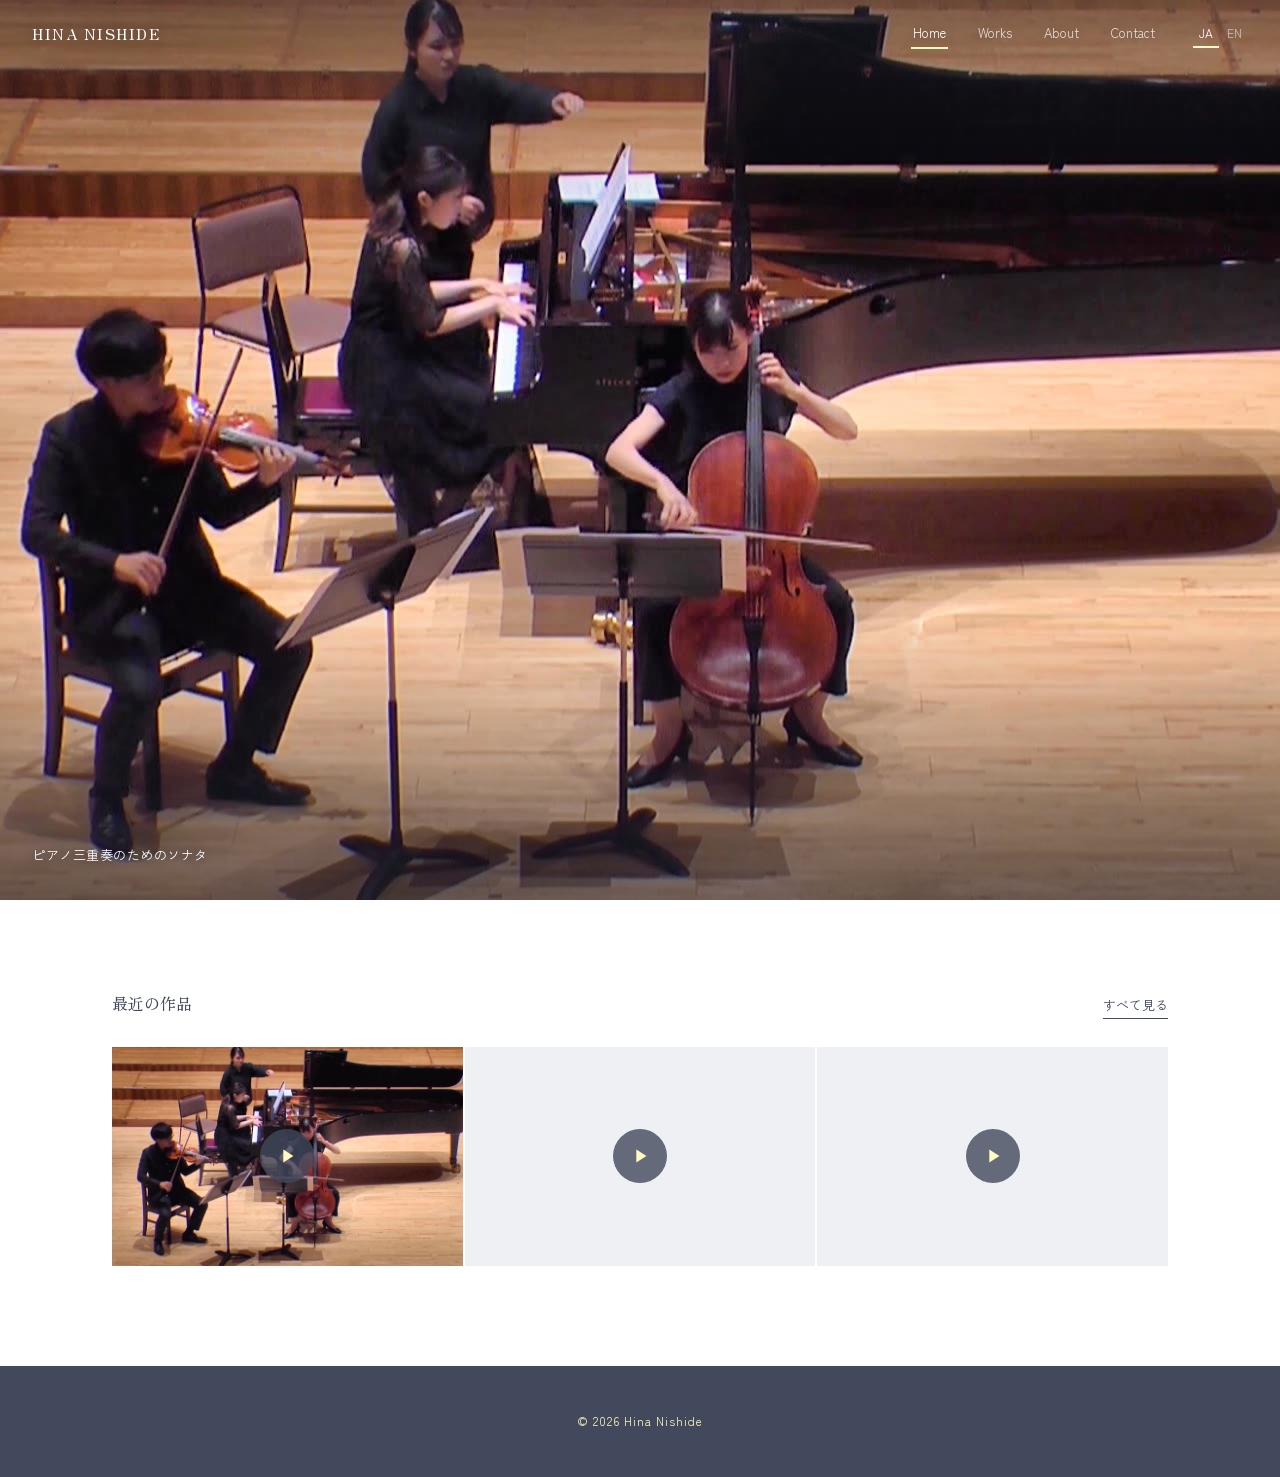
==== commit 0183d75d: "1024_5" ====
--- a/index.html
+++ b/index.html
@@ -3,24 +3,29 @@
 <head>
 <meta charset="UTF-8">
 <meta name="viewport" content="width=device-width, initial-scale=1">
-<title data-ja="Hina Niside — 作曲家" data-en="Hina Niside — Composer">Hina Niside — 作曲家</title>
-<meta name="description" content="作曲家 Hina Niside（西出 妃那）のオフィシャルサイト。劇伴音楽・ポップス・クラシックを手がける。">
+<title data-ja="Hina Nishide" data-en="Hina Nishide">Hina Nishide</title>
+<meta name="description" content="作曲家 Hina Nishide（西出 妃那）のオフィシャルサイト。劇伴音楽・ポップス・クラシックを手がける。">
 <link rel="icon" href="img/favicon_3.jpg">
 <link rel="preconnect" href="https://fonts.googleapis.com">
 <link rel="preconnect" href="https://fonts.gstatic.com" crossorigin>
 <link href="https://fonts.googleapis.com/css2?family=Zen+Old+Mincho:wght@400;500&family=Zen+Kaku+Gothic+New:wght@300;400;500&display=swap" rel="stylesheet">
-<link rel="stylesheet" href="css/style.css">
+<link rel="stylesheet" href="css/style.css?v=14">
 <script>
   /* decide the language before first paint: ?lang=en > saved choice > Japanese */
   (function(){var l='ja',m=location.search.match(/[?&]lang=(ja|en)/);
-  try{if(m){l=m[1];}else{var s=localStorage.getItem('lang');if(s==='en'||s==='ja'){l=s;}}}catch(e){if(m){l=m[1];}}
+  try{if(m){l=m[1];}else{var s=sessionStorage.getItem('lang');if(s==='en'||s==='ja'){l=s;}}}catch(e){if(m){l=m[1];}}
   document.documentElement.setAttribute('data-lang',l);document.documentElement.lang=l;})();
+  /* loading screen: first visit of a session, and on reload */
+  try{var n=performance.getEntriesByType('navigation')[0];var rl=n&&n.type==='reload';
+  if(sessionStorage.getItem('seen')&&!rl){document.documentElement.className+=' no-loader';}}catch(e){}
 </script>
 </head>
 <body class="home">
 
+<div id="loader" aria-hidden="true"><img src="img/favicon_3.jpg" alt=""></div>
+
 <header>
-  <a class="logo serif" href="index.html">HINA NISIDE</a>
+  <a class="logo serif" href="index.html">HINA NISHIDE</a>
   <div class="hd-right">
     <nav aria-label="Main">
       <a href="index.html" aria-current="page">Home</a>
@@ -37,7 +42,7 @@
 
 <main>
   <section id="hero" aria-label="Featured">
-    <h1 class="sr-only">Hina Niside — <span class="t-ja">作曲家</span><span class="t-en">Composer</span></h1>
+    <h1 class="sr-only">Hina Nishide — <span class="t-ja">作曲家</span><span class="t-en">Composer</span></h1>
 
     <!-- Full-screen muted looping video (clip from the Piano Trio Sonata). -->
     <div class="slide on">
@@ -70,8 +75,8 @@
   </section>
 </main>
 
-<footer>© 2026 Hina Niside</footer>
+<footer>© 2026 Hina Nishide</footer>
 
-<script src="js/main.js"></script>
+<script src="js/main.js?v=14"></script>
 </body>
 </html>
--- a/css/style.css
+++ b/css/style.css
@@ -1,5 +1,5 @@
 /* ==========================================================
-   Hina Niside — shared stylesheet
+   Hina Nishide — shared stylesheet
    Colors: navy #42495c (ink) / cream #fefac2 (accent)
    Hover motion: all hover transitions use --ease and 0.6–1.4s,
    so things open slowly instead of snapping. Change --ease or
@@ -432,3 +432,27 @@
   .ab-photo{max-width:70%;}
 }
 .ab-name,.ab-h{font-weight:700;}
+
+#np .np-close{margin-left:4px; padding:10px;}
+
+/* ---- loading screen (home): cream screen, script "H" fades in ---- */
+#loader{
+  position:fixed; inset:0; z-index:100; background:var(--accent);
+  display:flex; align-items:center; justify-content:center;
+  transition:opacity 1s var(--ease), visibility 0s linear 1s;
+  animation:loader-failsafe 0s linear 7s forwards;   /* never get stuck if JS fails */
+}
+#loader img{
+  display:block; width:77px; height:auto; mix-blend-mode:multiply;  /* white of the jpg melts into the cream */
+  opacity:0; transform:translateY(8px) scale(.96);
+  animation:loader-logo 1.9s var(--ease) .3s forwards;
+}
+#loader.done{opacity:0; visibility:hidden; pointer-events:none;}
+@keyframes loader-logo{to{opacity:1; transform:none;}}
+@keyframes loader-failsafe{to{opacity:0; visibility:hidden;}}
+@media (prefers-reduced-motion:reduce){#loader img{animation:none; opacity:1; transform:none;}}
+html.no-loader #loader{display:none;}
+
+/* about: block centred on the page, text left-aligned inside */
+#about .ab{margin:0 auto; max-width:640px; padding:150px 28px 120px;}
+@media (max-width:760px){#about .ab{padding:150px 20px 90px; margin:0 auto;}}
